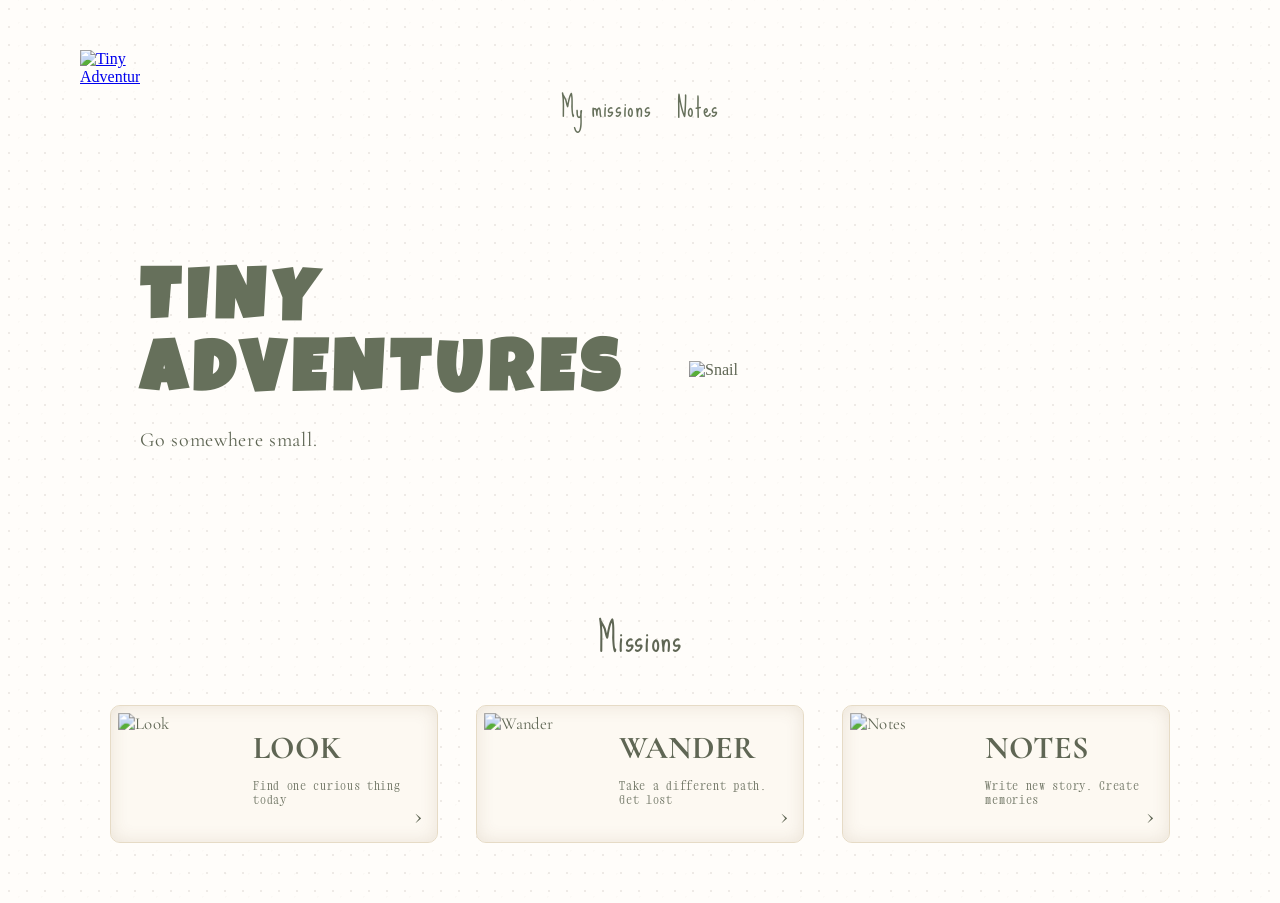
==== index.html @ 868b8d7c "Add initial Tiny Adventures website Add HTML pages, CSS styles, JavaScript functionality and image a" ====
<!DOCTYPE html>
<html lang="en">

<head>
    <meta charset="UTF-8">
    <meta name="viewport" content="width=device-width, initial-scale=1.0">

    <title>Tiny Adventures</title>

    <!-- Google Fonts -->
    <link href="https://fonts.googleapis.com/css2?family=Cormorant+Garamond:wght@600&display=swap"
          rel="stylesheet">
    <link href="https://fonts.googleapis.com/css2?family=Xanh+Mono&display=swap"
          rel="stylesheet">
    <link rel="preconnect" href="https://fonts.googleapis.com">
    <link rel="preconnect" href="https://fonts.gstatic.com" crossorigin>
    <link href="https://fonts.googleapis.com/css2?family=Luckiest+Guy&family=Schoolbell&family=Sue+Ellen+Francisco&display=swap"
          rel="stylesheet">

    <!-- Main CSS -->
    <link rel="stylesheet" href="style.css">
</head>

<body>
    <!-- HEADER / LOGO / NAVIGATION -->
    <header>

        <!-- Clickable logo -->
        <div class="logo">
            <a href="index.html">
                <img src="images/Leaf.png" alt="Tiny Adventures">
            </a>
        </div>

        <!-- Navigation -->
        <nav>
            <a href="adventures.html">My missions</a>
            <a href="#" id="notes-link">Notes</a>
        </nav>

    </header>

    <!-- MAIN PAGE CONTENT -->

    <main>

        <!-- HERO SECTION  -->

        <section class="hero">

            <div class="hero-text">
                <div class="title-wrap">
                    <h1>
                        TINY<br>
                        ADVENTURES
                    </h1>
                    <!-- Snail-mail tag -->
                    <img class="side-tag"
                         src="images/Tag.png"
                         alt="">
                </div>
                <p class="tagline">
                    Go somewhere small.
                </p>
            </div>

            <!-- Hero Img -->
            <div class="hero-image">
                <img class="snail-image"
                     src="images/Snail-big.png"
                     alt="Snail">
            </div>

        </section>
        
        <!-- MISSIONS -->
       
        <section class="adventures">

            <h2>Missions</h2>

            <div class="adventure-cards">
                <!-- LOOK CARD -->
                <button class="card"
                        id="look-card"
                        type="button">

                    <div class="card-image">
                        <img src="images/Look.png"
                             alt="Look">
                    </div>

                    <div class="card-text">
                        <h3>LOOK</h3>

                        <p id="look-text">
                            Find one curious thing today
                        </p>
                    </div>
                </button>

                <!-- WANDER CARD -->
                <button class="card"
                        id="wander-card"
                        type="button">

                    <div class="card-image">
                        <img src="images/Map.png"
                             alt="Wander">
                    </div>

                    <div class="card-text">
                        <h3>WANDER</h3>

                        <p>
                            Take a different path. Get lost
                        </p>
                    </div>
                </button>

                <!-- NOTES CARD -->
                <button class="card"
                        id="create-card"
                        type="button">

                    <div class="card-image">
                        <img src="images/Notes.png"
                             alt="Notes">
                    </div>

                    <div class="card-text">
                        <h3>NOTES</h3>

                        <p>
                            Write new story. Create memories
                        </p>
                    </div>
                </button>
            </div>
        </section>

    </main>

    <!-- LOOK / WANDER DIALOG -->
    <dialog id="adventure-dialog">

        <div class="dialog-content">

            <!-- Image changes through JavaScript -->
            <div class="dialog-image">
                <img id="dialog-img"
                     src=""
                     alt="">
            </div>

            <!-- Mission text changes through JavaScript -->
            <p id="adventure-text">
                Find something red
            </p>

            <!-- Close dialog -->
            <button id="close-dialog"
                    type="button">
                ×
            </button>
        </div>
    </dialog>


    <!-- NOTES DIALOG -->
    <dialog id="create-dialog">

        <div class="create-header">

            <h2>NOTES</h2>

            <button id="close-create"
                    type="button">
                ×
            </button>
        </div>

        <!-- Entry date -->
        <input id="create-date"
               type="text"
               placeholder="Date">

        <!-- Entry text -->
        <textarea id="create-text"
                  placeholder="Write something..."></textarea>

        <!-- Saved diary entries appear here -->
        <div id="create-entries">
        </div>

        <!-- Save new note -->
        <button id="save-entry"
                type="button">
            SAVE
        </button>
    </dialog>


    <!-- PAPER PLANE -->

    <div class="flying-plane">

        <img src="images/plane.png"
             alt="">
    </div>


    <!-- JAVASCRIPT -->
     
    <script src="script.js"></script>

</body>

</html>
---- style.css ----
/* GLOBAL */

* {
    box-sizing: border-box;
}
body {
    margin: 0;
    background-color: #fffdfa;
    color: #5f6654;

    background-image:
        radial-gradient(circle, rgba(90, 70, 50, 0.1) 1px, transparent 1px),
        radial-gradient(circle, rgba(90, 70, 50, 0.02) 1px, transparent 1px);

    background-size: 18px 18px, 23px 23px;
    background-position: 0 0, 7px 11px;
}
/* =========================================================
   2. HEADER / LOGO / NAVIGATION
   Верхняя часть страницы: логотип и меню
   ========================================================= */

header {
    position: relative;
    display: flex;
    justify-content:space-between;
    align-items: center;

    padding: 50px 40px;
}
.logo img {
    width: clamp(50px, 10vw, 60px);
    height: auto;
    display: block;
}
nav {
    display: flex;
    gap: 24px;
    font-family: "Sue Ellen Francisco", cursive;
    letter-spacing: 0.7px;
    font-size: 26px;
    margin-top: 80px;

    position: absolute;
    left: 50%;
    transform: translateX(-50%);
}
nav a {
    position: relative; /* точка отсчёта для цветка ::after */
    display: inline-block;
    text-decoration: none;
    color: #66705B;
    transition: transform 0.4s ease;
}
nav a::after {
    content: "";
    position: absolute;

    width: 26px;
    height: 26px;

    background-image: url("images/flower.png");
    background-size: contain;
    background-repeat: no-repeat;

    right: -22px;
    top: -12px;

    opacity: 0;
    transform: scale(0);
    transition: 0.7s ease;
}

nav a:hover {
    transform: scale(1.09);
}

nav a:hover::after {
    opacity: 1;
    transform: scale(1);
}

/* IMAGES */

.hero-image img {
    width: 100%;
    height: auto;
    object-fit: contain;
    display: block;
}
.card-image img {
    width: 100%;
    height: 100%;
    object-fit: contain;
    display: block;
    transform: scale(1.05);
}

/* HERO */

.hero {
    display: flex;
    align-items: center;
    min-height: 52vh;
    padding: 20px clamp(30px, 6vw, 70px);
    gap: clamp(30px, 5vw, 70px);
    position: relative;
}
.hero-image {
    flex: 1;
    display: flex;
    justify-content: center;
    align-items: center;
}
.hero-text {
    flex: 0 0 36%;
    padding-left: 30px;
    font-family: "Luckiest Guy", cursive;
}
.snail-image {
    width: 800px;
    flex-shrink: 0;
    height: auto;
}
header,
.hero {
    max-width: 1200px;
    margin-left: auto;
    margin-right: auto;
}
.hero h1 {
    margin: 0;
    font-size: clamp(48px, 7vw, 72px);
    line-height: 1;
    color: #66705b; /* #7a493f;*/
    letter-spacing: 7px;
}
.hero p {
    font-family: "Cormorant Garamond", serif;
    letter-spacing: 0.7px;
    font-size: 20px;
}
.tagline {
    font-size: 26px;
    margin-top: 16px;
}
.title-wrap {
    position: relative;
    display: inline-block;
}
.side-tag {
    position: absolute;

    width: clamp(30px, 12vw, 70px);
    height: auto;

    left: 52%;
    top: 82%;

    opacity: 0.65;
    transform: rotate(-10deg);

    z-index: -1;
    pointer-events: none;
}

/* MISSIONS */

.adventures h2 {
    margin-top: 0px;
    text-align: center;
    font-family: "Sue Ellen Francisco", cursive;
    letter-spacing: 0.7px;
    font-weight: 400;
    font-size: 36px;
}
.adventures {
    max-width: 1200px;
    margin: 0 auto;
    padding: 0 clamp(30px, 6vw, 70px) 60px;
    font-family: "Cormorant Garamond", serif;
    letter-spacing: 0.7px;
    position: relative;
}
.adventure-cards {
    display: flex;
    justify-content: center;
    align-items: center;
    margin-top: 20px;
    gap: clamp(18px, 3vw, 40px);
}
.card {
    border: 1px solid #e6dbc6;
    padding: 10px;
    max-width: 350px;
    min-width: 0;
    flex: 1 1 0;
    display: flex;
    align-items: center;
    gap: 16px;
    border-radius: 10px;
    background-color: #fdf9f2;
    box-shadow: inset 0 0 18px rgba(110, 75, 45, 0.12);
    position: relative;
    transition: transform 0.5s ease, box-shadow 0.5s ease;
    cursor: pointer;
    font: inherit;
    color: inherit;
    text-align: left;
    z-index: 3;
}
.card:hover {
    transform: scale(1.02);
    box-shadow: inset 0 0 18px rgba(110, 75, 45, 0.12),
                0 6px 14px rgba(110, 75, 45, 0.10);
}
.card::after {
    content: "›";
    position: absolute;
    right: 14px;
    bottom: 10px;
    font-size: 28px;
}
.card h3 {
    margin: -18px 0 12px;
    font-size: 32px;
    white-space: nowrap;
    font-family: "Cormorant Garamond", serif;
    }
.card p {
    margin: 0;
    margin-right: 6px;
    line-height: 1.2;
    font-size: 12px;
    font-family: "Xanh Mono", monospace;
    letter-spacing: 0.7px;
}
.card-image {
    flex: 0 0 38%;
    aspect-ratio: 1/1;
}
.card-text {
    flex: 1;
    min-width: 0;
    display: flex;
    flex-direction: column;
    align-items: flex-start;
    align-self: flex-start;
    margin-top: 30px;
}
/* LOOK and WANDER DIALOGS */

#adventure-dialog {
    border: 1px solid #e6dbc6;
    border-radius: 10px;
    padding: 20px;
    background-color: #fdf9f2;
    color: #5f6654;
    width: 50%;
    max-width: 200px;
    box-shadow: inset 0 0 18px rgba(110, 75, 45, 0.12);
    position: relative;
    font-size: 14px;
    font-family: "Xanh Mono", monospace;
    letter-spacing: 0.8px;
    background-image:
        radial-gradient(circle, rgba(90, 70, 50, 0.1) 1px, transparent 1px),
        radial-gradient(circle, rgba(90, 70, 50, 0.02) 1px, transparent 1px);

    background-size: 18px 18px, 23px 23px;
    background-position: 0 0, 7px 11px;
}
#close-dialog {
    border: none;
    background: none;
    font-size: 24px;
    color: #5f6654;
    cursor: pointer;
    align-self: center;
}
.dialog-content {
    display: flex;
    flex-direction: column;
    align-items: center;
    gap: 18px;
}
.dialog-image {
    width: 110px;
    height: 110px;
    background: transparent;
}
.dialog-image img {
    width: 100%;
    height: 100%;
    object-fit: contain;
    display: block;
}
#adventure-dialog.from-look[open] {
    animation: dialogFromLook 0.9s ease;
}
@keyframes dialogFromLook {
    from {
        opacity: 0;
        transform: translate(-420px, 300px) scale(0.2);
    }
    to {
        opacity: 1;
        transform: translate(0, 0) scale(1);
    }
}
#adventure-text {
    text-align: center;
    width: 100%;
}
#adventure-dialog.from-wander[open] {
    transform-origin: center bottom;
    animation: dialogFromWander 0.9s ease;
}
@keyframes dialogFromWander {
    from {
        opacity: 0;
        transform: translate(0, 100px) scale(0.2);
    }
    to {
        opacity: 1;
        transform: translate(0, 0) scale(1);
    }
}
#adventure-dialog::backdrop,
#create-dialog::backdrop {
    background-color: rgba(60, 45, 35, 0.3);
}
/* NOTES DIALOG */

#create-dialog {
    width: 40%;
    max-width: 520px;
    height: 80vh;
    padding: 30px;
    border: 1px solid #e6dbc6;
    border-radius: 20px;
    background-color: #fdf9f2;
    color: #5f6654;

    background-image:
        radial-gradient(circle, rgba(90, 70, 50, 0.1) 1px, transparent 1px),
        radial-gradient(circle, rgba(90, 70, 50, 0.02) 1px, transparent 1px);

    background-size: 18px 18px, 23px 23px;
    background-position: 0 0, 7px 11px;
    box-shadow: inset 0 0 18px rgba(110, 75, 45, 0.12);
}
#create-dialog[open] {
    display: flex;
    flex-direction: column;
    gap: 16px;
    animation: diaryAppear 0.8s ease;
}
@keyframes diaryAppear {
    from {
        opacity: 0;
        transform: translateY(80px) scale(0.96);
    }
    to {
        opacity: 1;
        transform: translateY(0) scale(1);
    }
}
#create-text {
    width: 100%;
    min-height: 140px;
    border: none;
    background: transparent;
    border-radius: 0;
    padding: 11px;
    resize: none;
    color: #5f6654;
    font-family: "Xanh Mono", monospace;
}
#create-date {
    border: none;
    background: none;
    font-family: "Cormorant Garamond", serif;
    font-style: italic;
    font-size: 18px;
    color: #974232;
    padding: 7px;
}
#create-date:focus {
    outline: none;
}
#create-text:focus {
    outline: none;
}
#save-entry {
    width: 140px;
    height: 70px;
    align-self: center;
    border: none;
    background-color: #e8e0d2;
    color: #5f6654;
    font-family: "Xanh Mono", monospace;
    cursor: pointer;
    margin-top: auto;
}
.create-header {
    display: flex;
    justify-content: space-between;
    align-items: center;
    position: relative;
}
.create-header h2 {
    font-family: "Cormorant Garamond", serif;
    font-size: 32px;
    margin: 0;
    position: absolute;
    left: 50%;
    transform: translateX(-50%);
}
#close-create {
    margin-left: auto;
    border: none;
    background: none;
    font-size: 24px;
    color: #5f6654;
    cursor: pointer;
    align-self: center;
}
/* SAVED NOTES */

.entry {
    position: relative;
    max-width: 70%;
    margin-left: auto;
    margin-right: auto;
    margin-top: 18px;
    padding: 14px 34px 14px 14px;
    background-color: #fbf3e6;
    border: 1px solid #e5d7c1;
    border-radius: 8px;
    box-shadow: inset 0 0 12px rgba(110, 75, 45, 0.06);
}
.entry:nth-child(odd) {
    transform: translateX(-8px) rotate(-2deg);
}
.entry:nth-child(even) {
    transform: translateX(8px) rotate(4deg);
}
.entry::before {
    content: "";
    position: absolute;
    top: -10px;
    left: 50%;
    width: 50px;
    height: 24px;
    background-color: rgba(212, 183, 124, 0.25);
    transform: translateX(-50%) rotate(-2deg);
}
.entry-date {
    font-family: "Cormorant Garamond", serif;
    font-style: italic;
    font-size: 18px;
    color: #7a493f;
    margin-bottom: 6px;
}
.entry-text {
    font-family: "Xanh Mono", monospace;
    font-size: 13px;
    line-height: 1.4;
}
#create-entries {
    overflow-y: auto;
    flex: 1;
    min-height: 0;
    scrollbar-width: thin;
    scrollbar-color: #d8c8ad transparent;
}
.delete-entry {
    position: absolute;
    right: 0;
    top: 12px;
    border: none;
    background: none;
    color: #9b7d6a;
    font-size: 18px;
    cursor: pointer;
}

/* PAPER PLANE */

.flying-plane {
    position: fixed;
    left: 5%;
    top: 35%;
    width: 60px;
    pointer-events: none;
    z-index: 10;
}
.flying-plane img {
    width: 100%;
    height: auto;
    display: block;
}

/* SECOND PAGE — MISSIONS */

.adventures-page header {
    justify-content: flex-start;
}
.adventures-page nav {
    position: absolute;
    left: 50%;
    transform: translateX(-50%);
    margin-top: 0;
}
.adventure-book {
    max-width: 1000px;
    margin: 0 auto;
    padding: 50px 70px;
}
.adventure-book h1 {
    margin: 0 0 40px;
    font-family: "Luckiest Guy", cursive;
    letter-spacing: 7px;
    font-size: 64px;
    color: #929c87;
    text-align: center;
}

.todo-section h2,
.completed-section h2 {
    font-family: "Sue Ellen Francisco", cursive;
    font-size: 15px;
    letter-spacing: 2px;
    color: #66705b;
}
.todo-card {
    width: 180px;
    height: 148px;
    flex: 0 0 180px;

    padding: 10px 20px 20px;

    background-color: #fdf9f2;
    border: 1px solid #e6dbc6;
    border-radius: 8px;

    box-shadow: inset 0 0 16px rgba(110, 75, 45, 0.08);

    position: relative;
    overflow: hidden;

    transition:
        opacity 0.35s ease,
        transform 0.35s ease;
}
.todo-type {
    margin: 0 0 10px;
    font-family: "Cormorant Garamond", serif;
    letter-spacing: 0.7px;
    font-size: 28px;
}
.todo-text {
    margin: 0 0 18px;

    line-height: 1.2;
    font-size: 12px;
    font-family: "Xanh Mono", monospace;
    letter-spacing: 0.7px;
}
.done-check {
    position: absolute;
    left: 20px;
    bottom: 18px;
    display: flex;
    align-items: center;
    gap: 8px;
    font-family: "Xanh Mono", monospace;
    font-size: 12px;
    cursor: pointer;
}
input[type="checkbox"] {
    accent-color: #7f9272;
}
.stamp-placeholder {
    position: absolute;
    right: 18px;
    bottom: 16px;
    width: 72px;
    height: auto;
    display: none;
    opacity: 0.9;
    transform: rotate(-8deg);
}
.stamp-placeholder.stamp-show {
    display: block;
    animation: stampHit 0.8s ease;
}

@keyframes stampHit {
    from {
        opacity: 0;
        transform: scale(1.8) rotate(-8deg);
    }
    to {
        opacity: 0.6;
        transform: scale(1) rotate(-8deg);
    }
}
.todo-card.leaving {
    opacity: 0;
    transform: translateY(8px) scale(0.98);
}
.todo-card.arriving {
    animation: cardArrive 1s ease;
}
@keyframes cardArrive {
    from {
        opacity: 0;
        transform: translateY(-8px) scale(0.98);
    } 
    to {
        opacity: 1;
        transform: translateY(0) scale(1);
    }
}
#todo-list,
#completed-list {
    display: flex;
    flex-direction: row;
    flex-wrap: wrap;
    gap: 20px;
}
.adventure-columns {
    display: flex;
    align-items: flex-start;
    gap: 30px;
}
.todo-section,
.completed-section {
    flex: 1;
}

/* ADAPTIVE */

@media (max-width: 1100px) {

    .hero {
        padding-left: 45px;
        padding-right: 45px;
        gap: 35px;
    }
    .hero-text {
        flex: 1 1 0;
        min-width: 0;
        padding-left: 0;
    }
    .hero-image {
        flex: 1 1 0;
        min-width: 0;
    }
    .snail-image {
        width: 100%;
        max-width: 360px;
        flex-shrink:1;
    }
    .adventures {
        padding-left: 45px;
        padding-right: 45px;
    }
}

@media (max-width: 900px) {
    .hero {
        padding: 20px 30px;
        gap: 20px;
    }
   .card {
        padding: 8px;
        gap: 12px;
    }
}

@media (min-width: 701px) and (max-width: 900px) {

    .hero {
        gap: 10px;
    }
    .hero-image {
        flex: 0 0 50%;
    }
    .snail-image {
        max-width: 400px;
    }
    .adventures {
        padding-left: 45px;
        padding-right: 45px;
    }
    .adventure-cards {
        flex-direction: column;
        align-items: center;
        gap: 20px;
    }
    .card {
         width: 100%;
        max-width: 420px;
        flex: none;
    }
    .card h3 {
        font-size: 30px;
    }
    .card p {
        font-size: 13px;
    }
}

@media (max-width: 700px) {
    header {
        padding-left: 24px;
        padding-right: 24px;
    }
    .hero {
        flex-direction: column;
        align-items: flex-start;
        gap: 10px;
        padding-left: 24px;
        padding-right: 24px;
    }
    .hero-text {
    width: 100%;
    max-width: 420px;
    align-self: center;
    padding-left: 0;
    transform: translateY(25px);
}
    .hero-image {
        width: 100%;
        justify-content: center;
    }
    .snail-image {
        max-width: 320px;
        width: 100%;
    }
    .adventures {
        padding-left: 24px;
        padding-right: 24px;
    }
    .adventure-cards {
        flex-direction: column;
        width: 100%;
    }
    .card {
        width: 100%;
        max-width: 420px;
        flex: none;
    }
    .card p {
        font-size: 14px;
        line-height: 1.4;
    }
    .side-tag {
    width: 45px;
    }
    #create-dialog {
    width: calc(100% - 42px);
    max-width: none;
    height: auto;
    max-height: 85vh;
    padding: 20px;
    overflow-x: hidden;
}
}
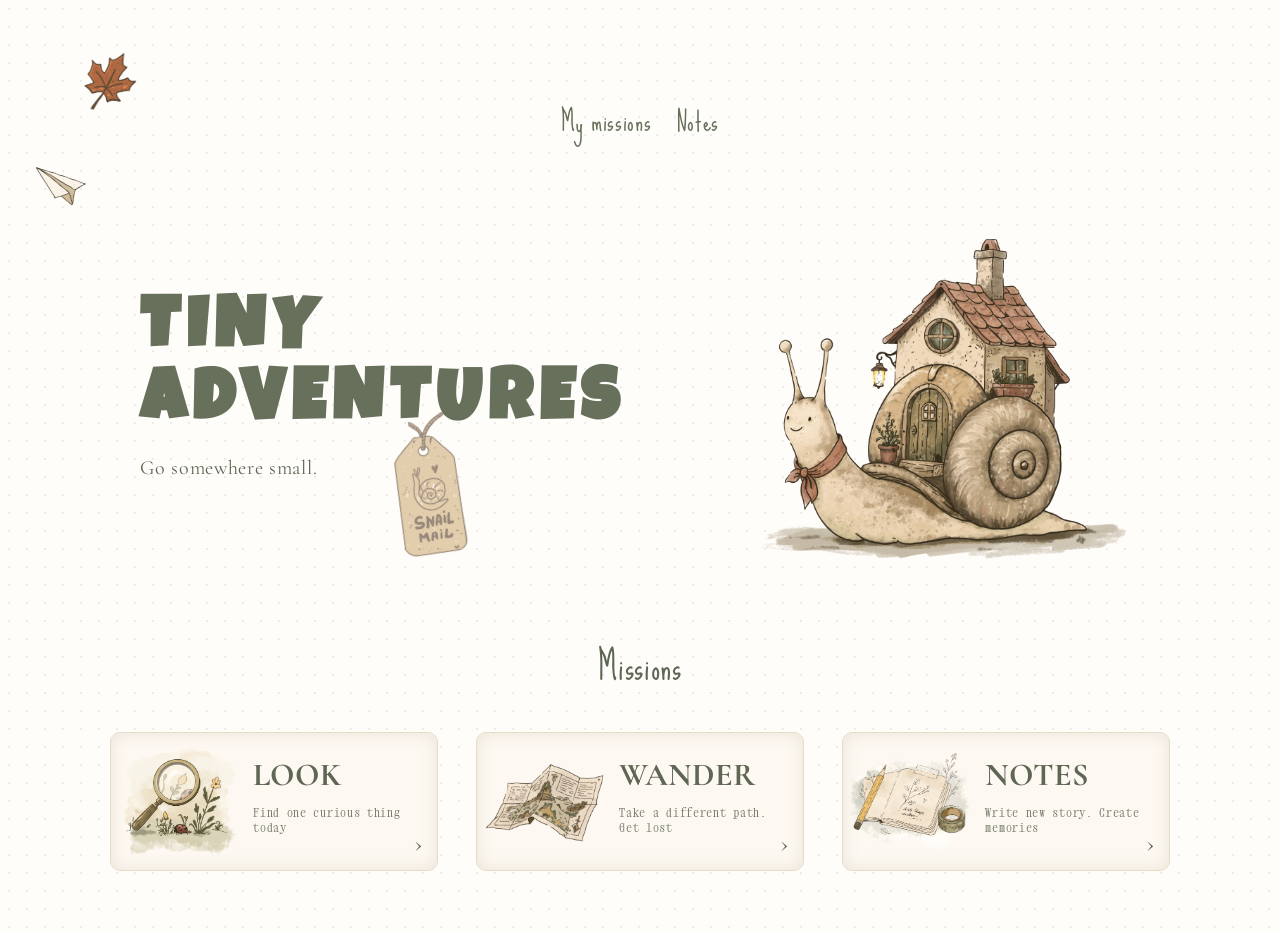
==== commit bd62c753: "Fix paper plane image path" ====
--- a/index.html
+++ b/index.html
@@ -6,6 +6,8 @@
     <meta name="viewport" content="width=device-width, initial-scale=1.0">
 
     <title>Tiny Adventures</title>
+
+    <link rel="icon" type="image/png" href="images/Leaf.png"> 
 
     <!-- Google Fonts -->
     <link href="https://fonts.googleapis.com/css2?family=Cormorant+Garamond:wght@600&display=swap"
@@ -205,7 +207,7 @@
 
     <div class="flying-plane">
 
-        <img src="images/plane.png"
+        <img src="images/Plane.png"
              alt="">
     </div>
 
--- a/style.css
+++ b/style.css
@@ -52,32 +52,9 @@
     color: #66705B;
     transition: transform 0.4s ease;
 }
-nav a::after {
-    content: "";
-    position: absolute;
-
-    width: 26px;
-    height: 26px;
-
-    background-image: url("images/flower.png");
-    background-size: contain;
-    background-repeat: no-repeat;
-
-    right: -22px;
-    top: -12px;
-
-    opacity: 0;
-    transform: scale(0);
-    transition: 0.7s ease;
-}
 
 nav a:hover {
     transform: scale(1.09);
-}
-
-nav a:hover::after {
-    opacity: 1;
-    transform: scale(1);
 }
 
 /* IMAGES */
